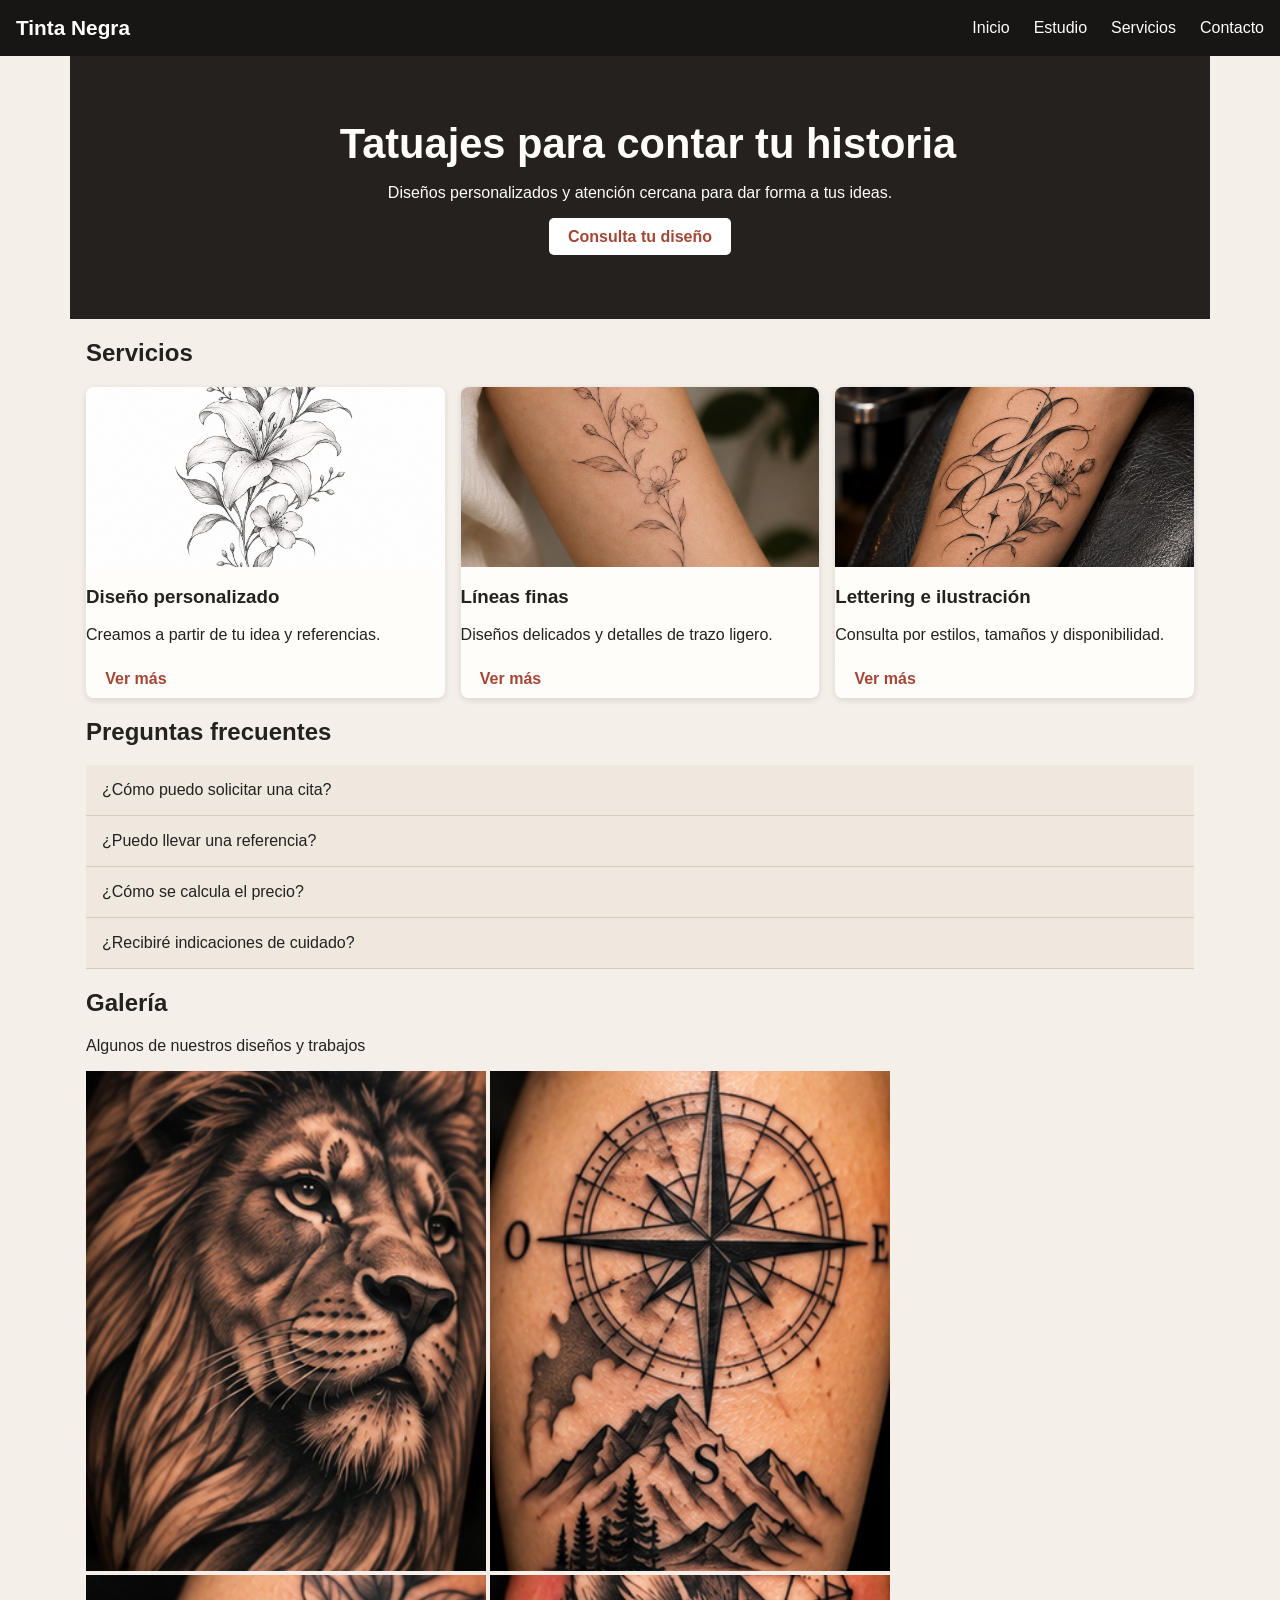
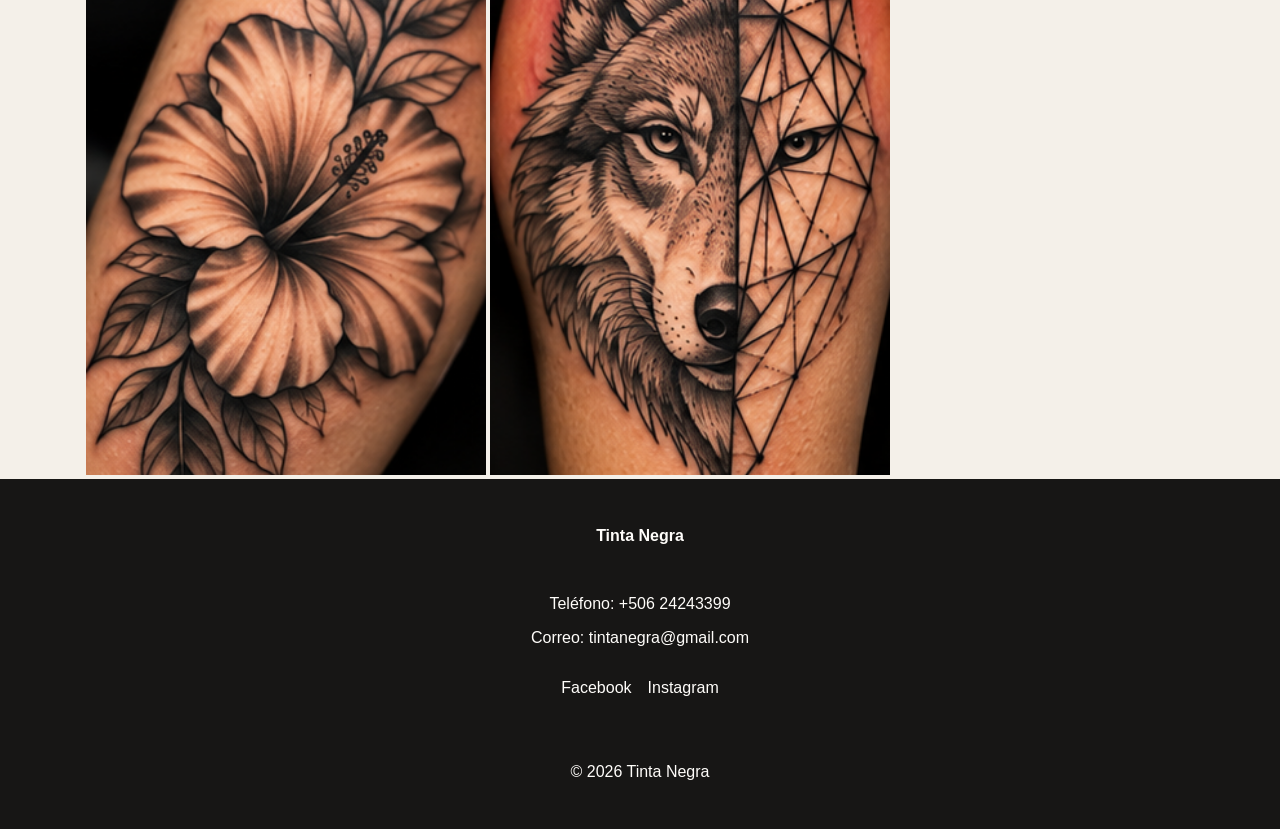
==== index.html @ eceb090d "Agrega imagenes, ajustes generales" ====
<!DOCTYPE html>
<html lang="es">
<head>
    <meta charset="UTF-8">
    <meta name="viewport" content="width=device-width, initial-scale=1.0">
    <title>Tinta Negra | Estudio de tatuajes</title>
    <link rel="stylesheet" href="./css/estilos.css">

</head>
<body>
    <header class="header">
        <a href="index.html" class="logo" >Tinta Negra</a>
        <button class="hamburguesa" id ="btnmenu">
            <span></span>
            <span></span>
            <span></span>
        </button>

        <nav class="menu">
            <ul>
                <li><a href="index.html">Inicio</a></li>
                <li><a href="nosotros.html">Estudio</a></li>
                <li><a href="servicios.html">Servicios</a></li>
                <li><a href="contacto.html">Contacto</a></li> 
            </ul>
        </nav>
    </header>

    <main>
        <section class="portada contenedor">
            <h1>Tatuajes para contar tu historia</h1>
            <p>Diseños personalizados y atención cercana para dar forma a tus ideas.</p>
            <a href="contacto.html" class="btn">Consulta tu diseño</a>
        </section>
        <section class="servicio contenedor">
            <h2>Servicios</h2>
            <div class="cards">
                <article class="tarjeta">
                <img src="img/Diseño" alt="Diseño personalizado de tatuaje">
                <h3>Diseño personalizado</h3>
                <p>Creamos a partir de tu idea y referencias.</p>
                <a href="servicios.html" class="btn">Ver más</a>
                </article>
                <article class="tarjeta">
                <img src="img/Lineas Finas" alt="Tatuaje de líneas finas">
                <h3>Líneas finas</h3>
                <p>Diseños delicados y detalles de trazo ligero.</p>
                <a href="servicios.html" class="btn">Ver más</a>
                </article>
                                 <article class="tarjeta">
                <img src="img/Ilustracion" alt="Tatuaje de lettering">
                <h3>Lettering e ilustración</h3>
                <p>Consulta por estilos, tamaños y disponibilidad.</p>
                <a href="servicios.html" class="btn">Ver más</a>
                </article>
            </div>
        </section>
        
        <section class="preguntas contenedor">
            <h2>Preguntas frecuentes</h2>
                <div class="accordion">
                    <div class="item">
                        <button class="titulo">¿Cómo puedo solicitar una cita?</button>
                        <div class="contenido"><p>Escríbenos con tu idea, tamaño aproximado y zona del cuerpo.</p></div>
                    </div>
                    <div class="item">
                        <button class="titulo">¿Puedo llevar una referencia?</button>
                        <div class="contenido"><p>Sí, puedes compartir referencias para conversar sobre el diseño.</p></div>
                    </div>
                    <div class="item">
                        <button class="titulo">¿Cómo se calcula el precio?</button>
                        <div class="contenido"><p>La cotización depende del diseño, tamaño y ubicación.</p></div>
                    </div>
                    <div class="item">
                        <button class="titulo">¿Recibiré indicaciones de cuidado?</button>
                        <div class="contenido"><p>El estudio te brindará recomendaciones de cuidado después de la sesión.</p></div>
                    </div>
            </div>
</section>


        <section class="galeria contenedor">
            <h2>Galería</h2>
            <p>Algunos de nuestros diseños y trabajos</p>
            <img src="./img/Leon.png" alt="Detalle de tatuaje">
            <img src="./img/Brujula.png" alt="Detalle de tatuaje">
            <img src="./img/Flor.png" alt="Detalle de tatuaje">
            <img src="./img/Lobo.png" alt="Detalle de tatuaje">

        </section>
    </main>

    <footer>
        <div>
            <p>
                <strong>Tinta Negra</strong>
            </p><br>
            <p>Teléfono: +506 24243399 </p>
            <p>Correo: tintanegra@gmail.com </p>
        </div>
        <ul class="redes">
            <li><a href="https://www.facebook.com/" target="_blank" >Facebook</a></li> 
            <li><a href="https://www.instagram.com/" target="_blank" >Instagram</a></li> 
            
        </ul><br>
        <p>&copy; 2026 Tinta Negra</p>
    </footer>






    <script> src="./js/main.js"</script>
</body>
</html>
---- css/estilos.css ----
*{
    box-sizing: border-box;
}
body{
    margin: 0;
    font-family: Arial, Helvetica, sans-serif;
    background-color: var(--color-fondo);
    color: var(--color-texto);
}

:root{
    --color-principal: #a44736;
    --color-texto: #24211f;
    --ancho-max: 1140px;    

    --color-fondo: #f4f0e9;
    --color-oscuro: #171615;
    --color-superficie: #fffdfa;
    --color-borde: #d5ccc0;

}

.contenedor{
    width: 100%;
    max-width: var(--ancho-max);
    margin: 0 auto;
    padding: 0 1rem;
}

.header{
    display: flex;
    justify-content: space-between;
    align-items: center;
    padding: 1rem;
    background-color: var(--color-oscuro);
}

.logo{
    font-size: 1.3rem;
    font-weight: bold;
    color: #fffdfa;
    text-decoration: none;
}

.menu ul{
    display: flex;
    gap: 1.5rem;
    list-style: none;
    margin: 0;
    padding: 0;
}

.menu a{
    text-decoration: none;
    color: #fffdfa;
}

.menu a:hover{
    color: var(--color-principal);
}

.hamburguesa{
    display: flex;
    flex-direction: column;
    gap: 5px;
    padding: 0.5rem;
    background:none;
    border: 0;
    cursor:pointer ;
}

.hamburguesa span{
    display: block;
    width: 26px;
    height: 3px;
    background: #fffdfa;
    border-radius: 5px;
    transition: transform .2s, opacity .2s;
}

.portada{
    padding: 3rem 1rem;
    text-align: center;
    background-color: #24211f;
    color: #fffdfa;
}

.portada h1{
    margin: 0 0 1rem 1rem;
    font-size: 1.8rem;
}

.btn{
    display: inline-block;
    padding: 0.6rem 1.2rem;
    background-color: #fffdfa;
    color: var(--color-principal);
    text-decoration: none;
    border-radius: 5px;
    font-weight: bold;
}

.portada .btn{
    background-color: #ffff;
    color: var(--color-principal);
}

footer{
    display: flex;
    flex-direction: column;
    gap: 1rem;
    padding: 2rem 1rem;
    background-color: var(--color-oscuro);
    color: #fffdfa;
    text-align: center;

}

footer a{
    color: #fffdfa;
    text-decoration: none;
}

.redes{
    display: flex;
    justify-content: center;
    gap: 1rem;
    list-style: none;
    margin: 0;
    padding: 0;
}

.cards { display: flex; flex-wrap: wrap; gap: 1rem; }

.tarjeta {
  width: 100%;
  height: auto;
  background: var(--color-superficie);
  color: var(--color-texto);
  border-radius: 8px;
  box-shadow: 0 2px 6px rgba(23,22,21,.12);
  overflow: hidden;
  transition: transform .2s;

}

.tarjeta img {
  display: block;
  width: 100%;
  height: 180px;
  object-fit: cover; /*permite que la imagen se ajuste al espacio asignado*/
}

.galeria img {
  display: inline-block;
  width: 400px;
  height: 500px;
  object-fit: cover;
}
.tarjeta:hover { transform: translateY(-4px); } /*Efecto de mover la tarjeta al pasar sobre ella, mueve pixeles*/

@media (min-width: 701px) { .tarjeta { width: calc(50% - .5rem); } }
@media (min-width: 991px) { .tarjeta { width: calc(33.333% - .67rem); } }

.accordion .titulo {
  width: 100%;
  padding: 1rem;
  text-align: left;
  font-size: 1rem;
  background: #eee8df;
  color: var(--color-texto);
  border: 0;
  border-bottom: 1px solid var(--color-borde);
  cursor: pointer;
}

.accordion .contenido { display: none; padding: 0 1rem; }
.accordion .item.activo .contenido { display: block; }

.menu { display: none; }

@media (min-width: 501px) {
  .portada h1 { font-size: 2.1rem; }
}

@media (min-width: 701px) {
  .portada { padding: 4rem 2rem; }
  .footer {
    flex-direction: row;
    justify-content: space-between;
    align-items: center;
    text-align: left;
  }
}

@media (min-width: 991px) {
  .menu { display: block; }
  .hamburguesa { display: none; }
  .portada h1 { font-size: 2.6rem; }
}
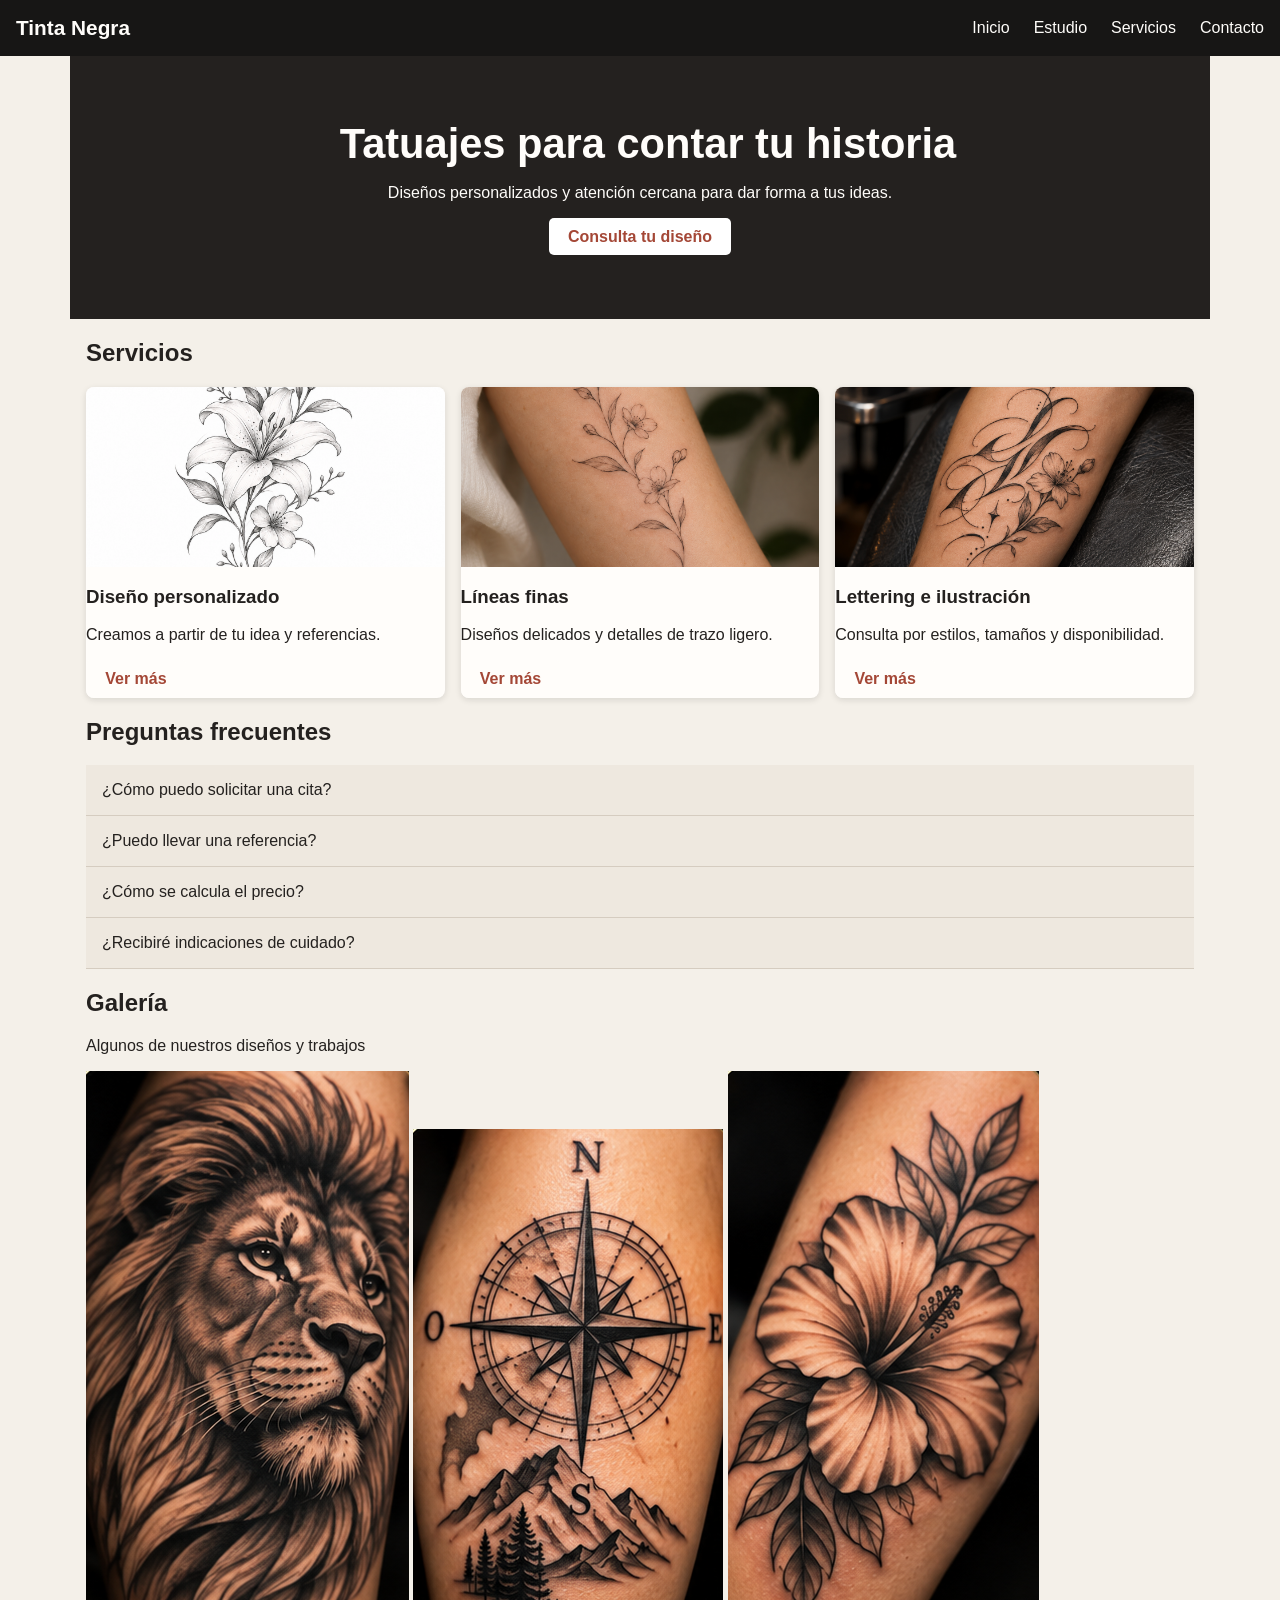
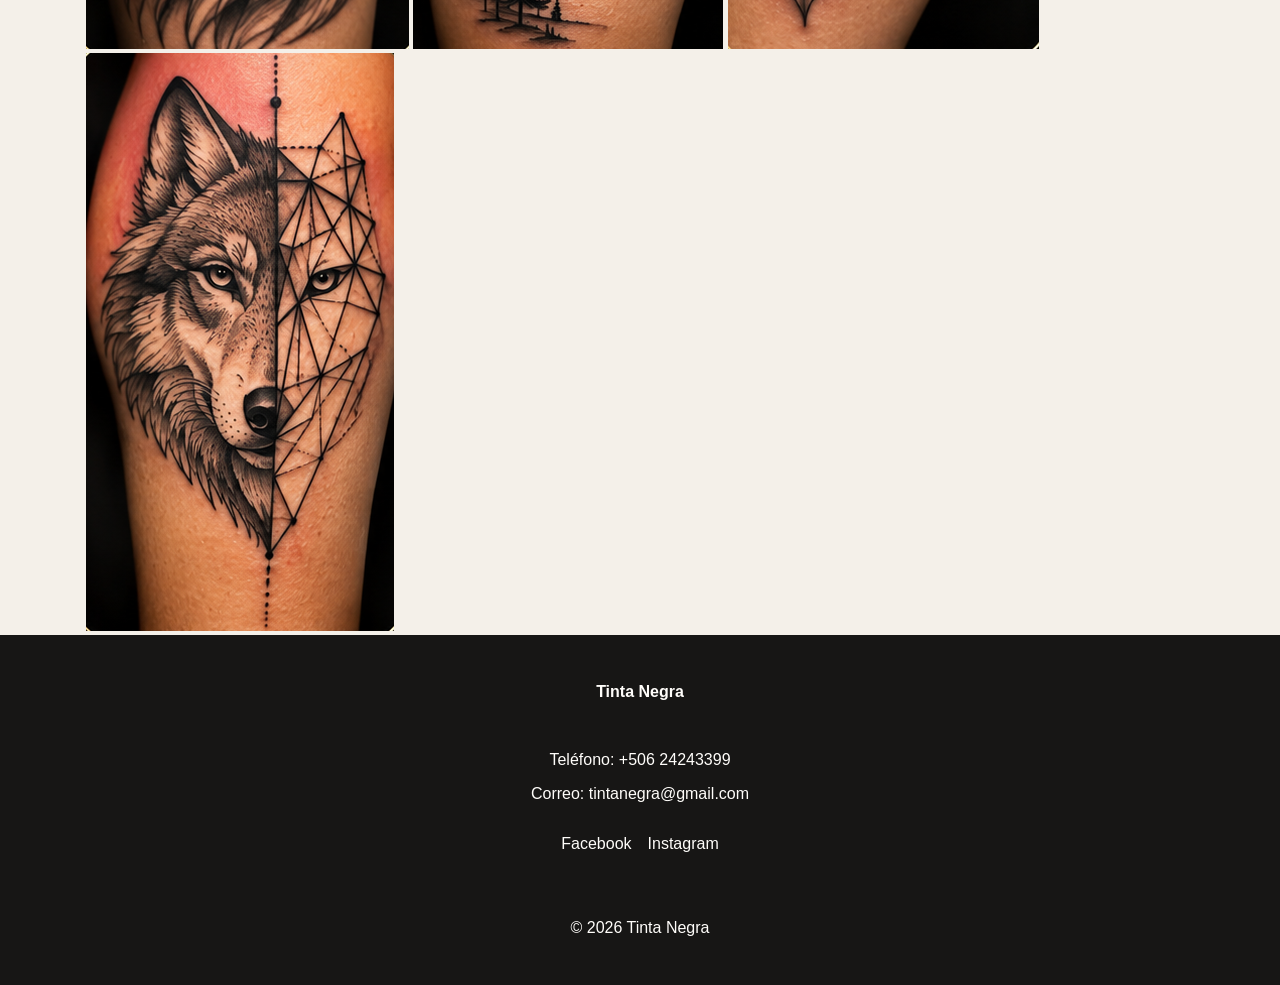
==== commit 5190944a: "Ajuste de imagenes" ====
--- a/index.html
+++ b/index.html
@@ -36,19 +36,19 @@
             <h2>Servicios</h2>
             <div class="cards">
                 <article class="tarjeta">
-                <img src="img/Diseño" alt="Diseño personalizado de tatuaje">
+                <img src="img/Diseño.png" alt="Diseño personalizado de tatuaje">
                 <h3>Diseño personalizado</h3>
                 <p>Creamos a partir de tu idea y referencias.</p>
                 <a href="servicios.html" class="btn">Ver más</a>
                 </article>
                 <article class="tarjeta">
-                <img src="img/Lineas Finas" alt="Tatuaje de líneas finas">
+                <img src="img/Lineas Finas.png" alt="Tatuaje de líneas finas">
                 <h3>Líneas finas</h3>
                 <p>Diseños delicados y detalles de trazo ligero.</p>
                 <a href="servicios.html" class="btn">Ver más</a>
                 </article>
                                  <article class="tarjeta">
-                <img src="img/Ilustracion" alt="Tatuaje de lettering">
+                <img src="img/Ilustracion.png" alt="Tatuaje de lettering">
                 <h3>Lettering e ilustración</h3>
                 <p>Consulta por estilos, tamaños y disponibilidad.</p>
                 <a href="servicios.html" class="btn">Ver más</a>
@@ -111,6 +111,6 @@
 
 
 
-    <script> src="./js/main.js"</script>
+    <script src="./js/main.js"></script>
 </body>
 </html>
--- a/css/estilos.css
+++ b/css/estilos.css
@@ -153,8 +153,8 @@
 
 .galeria img {
   display: inline-block;
-  width: 400px;
-  height: 500px;
+  max-width: 100%;
+  height: auto;
   object-fit: cover;
 }
 .tarjeta:hover { transform: translateY(-4px); } /*Efecto de mover la tarjeta al pasar sobre ella, mueve pixeles*/
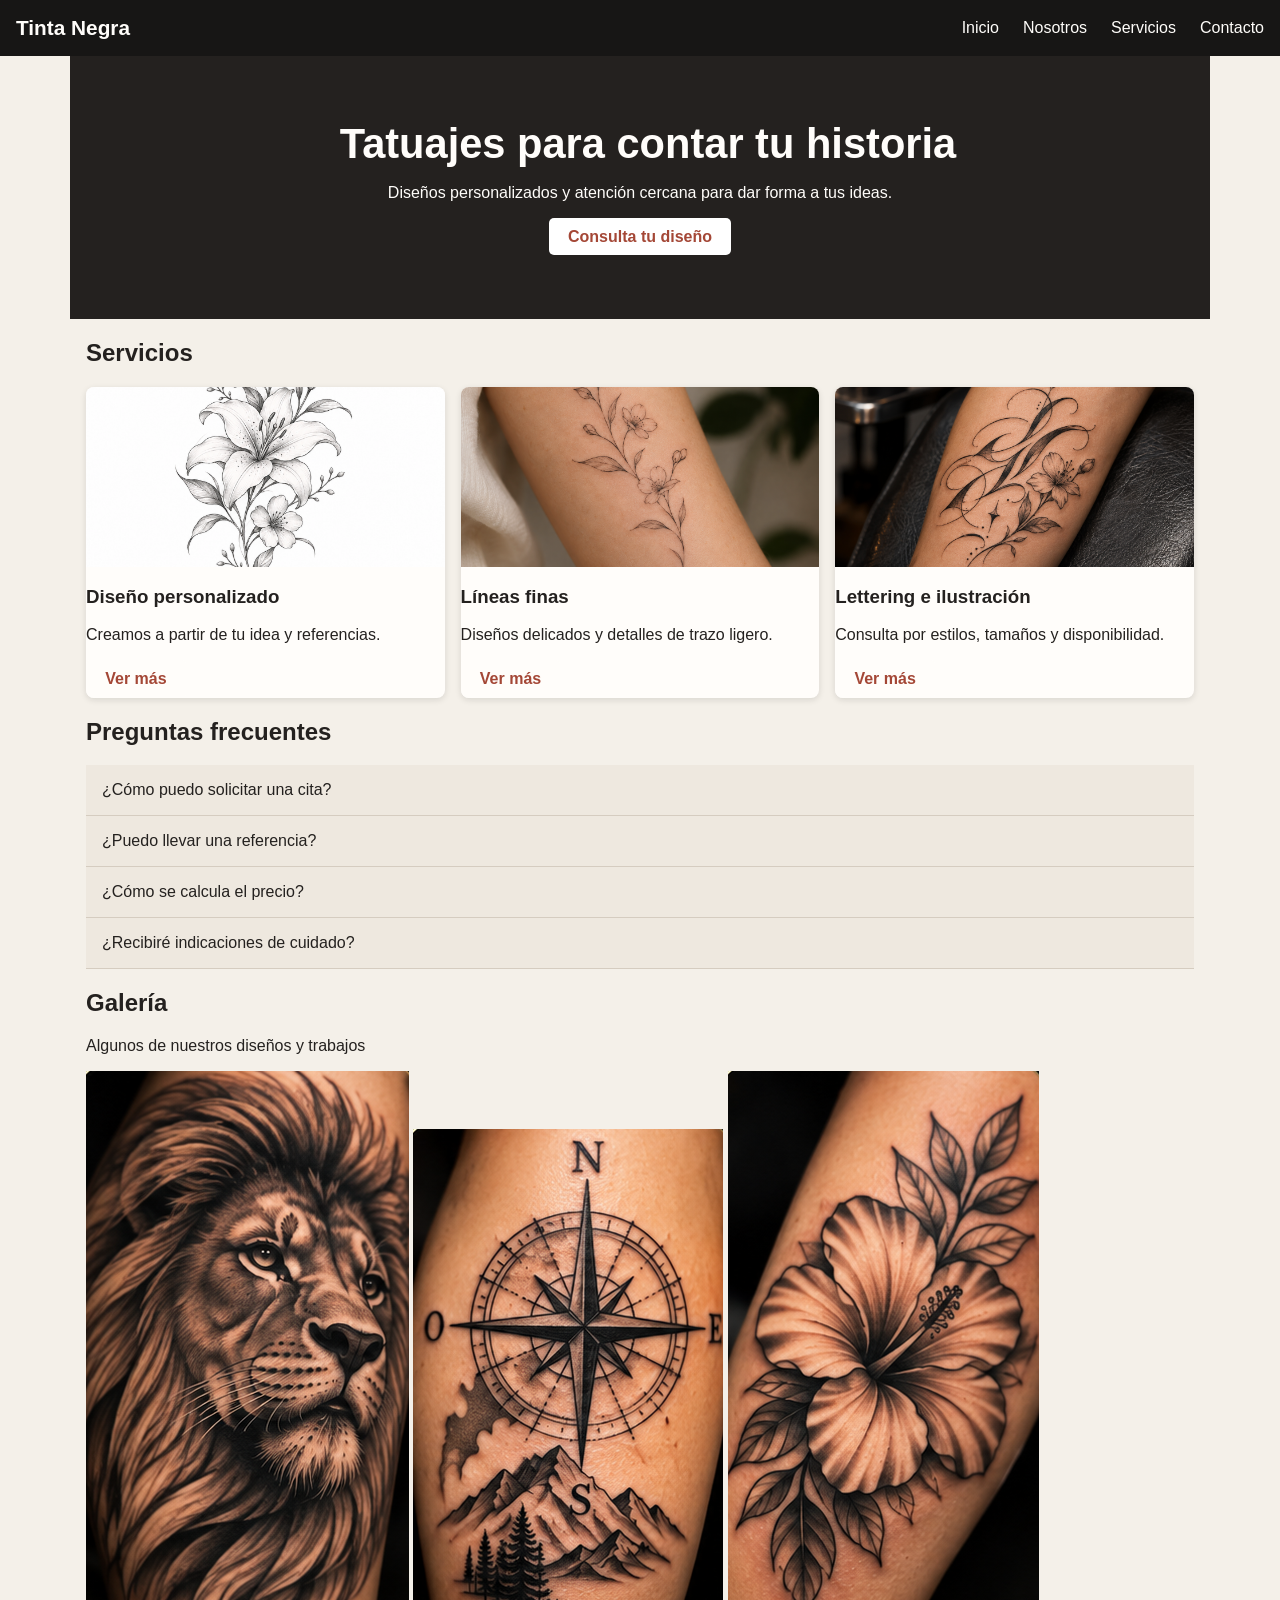
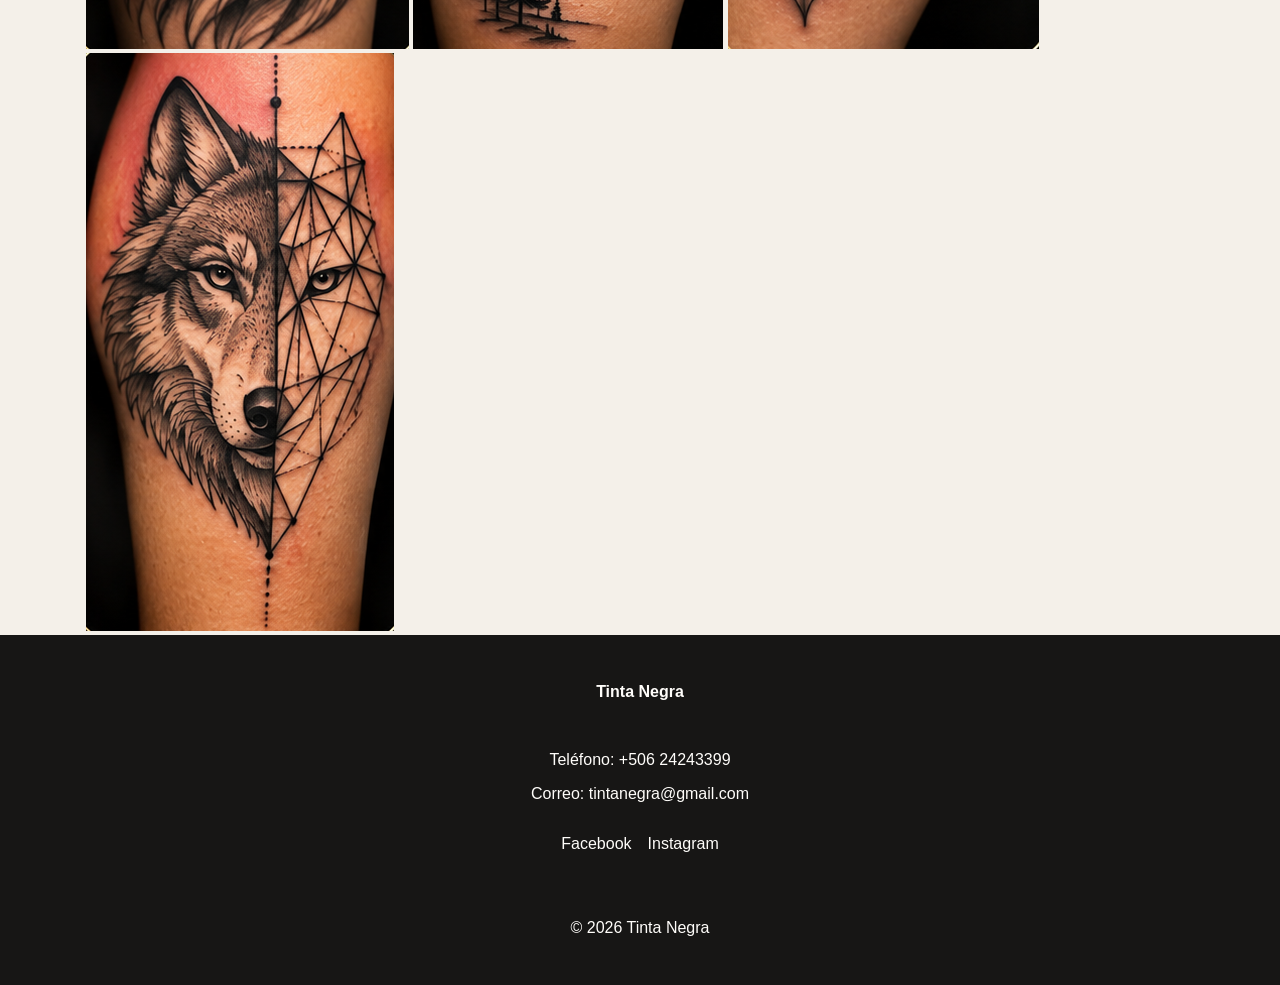
==== commit 7337b1da: "Ajuste de nombre" ====
--- a/index.html
+++ b/index.html
@@ -19,7 +19,7 @@
         <nav class="menu">
             <ul>
                 <li><a href="index.html">Inicio</a></li>
-                <li><a href="nosotros.html">Estudio</a></li>
+                <li><a href="nosotros.html">Nosotros</a></li>
                 <li><a href="servicios.html">Servicios</a></li>
                 <li><a href="contacto.html">Contacto</a></li> 
             </ul>
